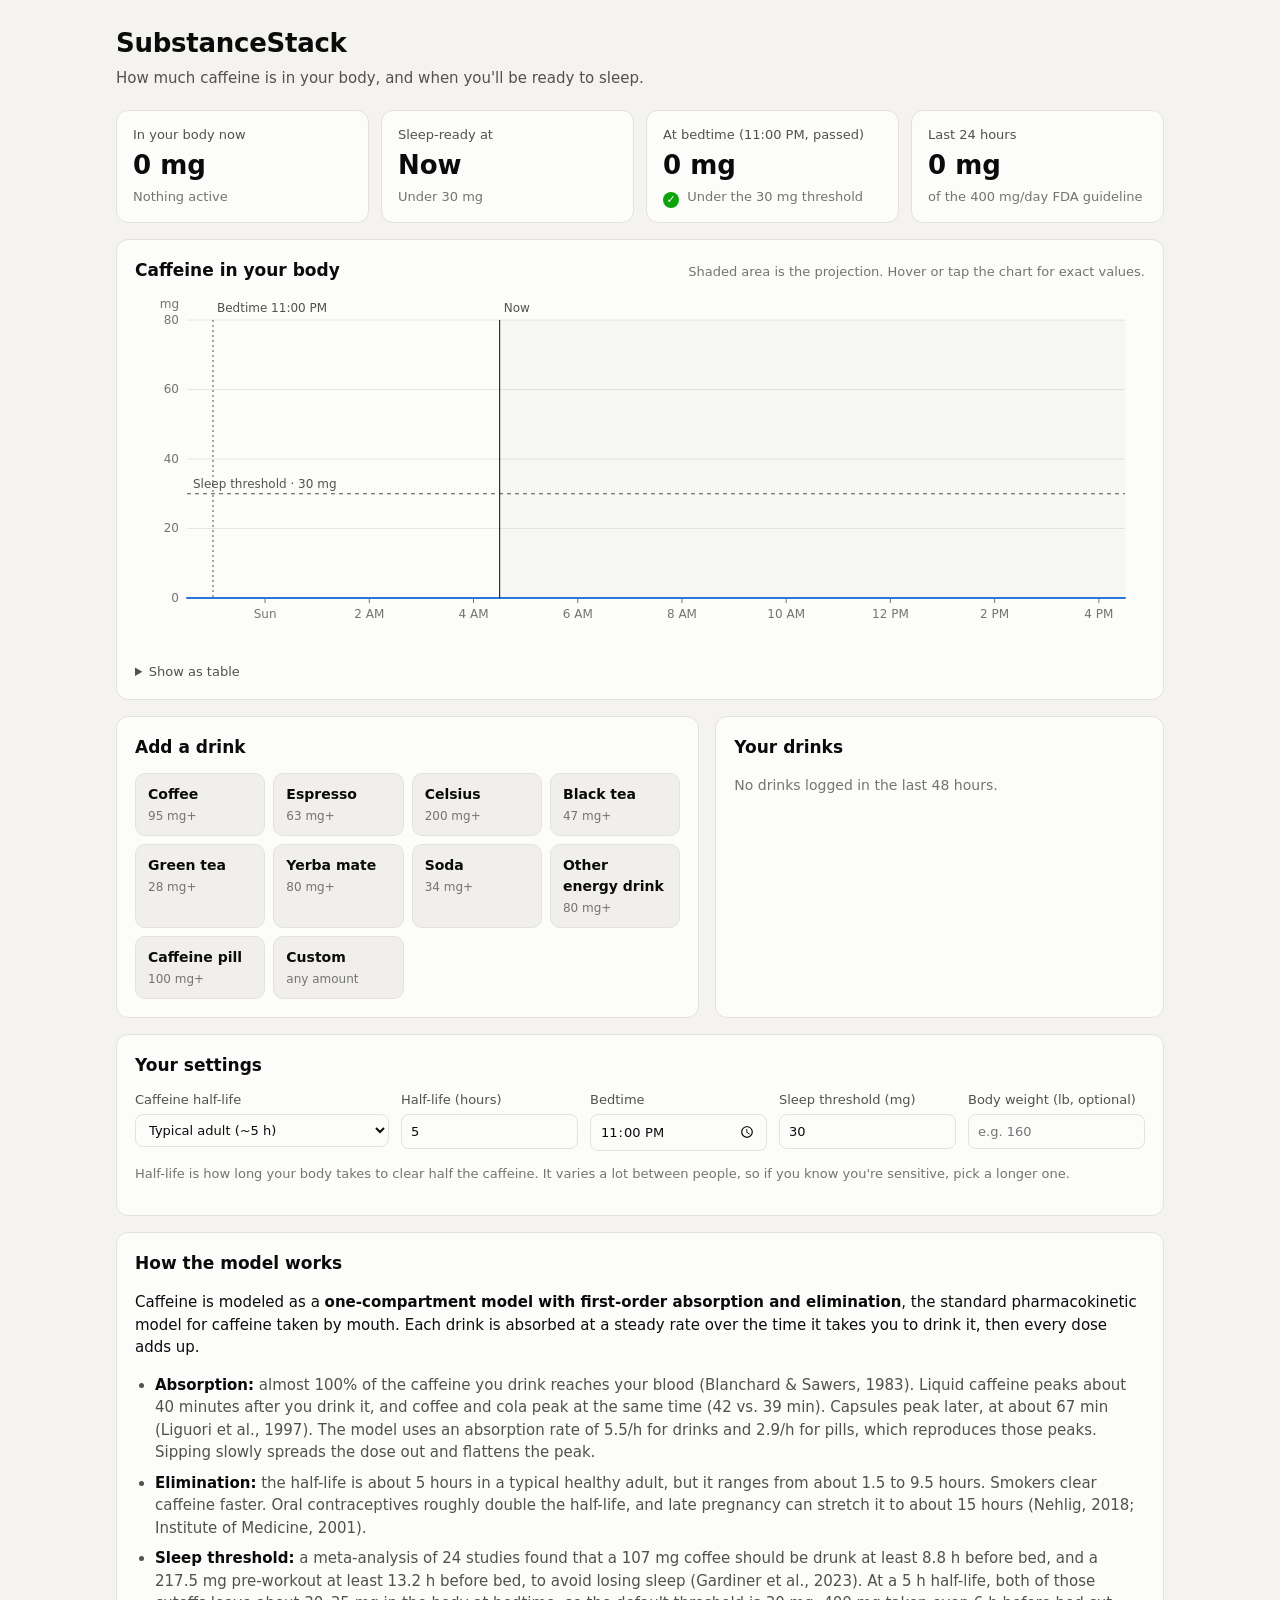
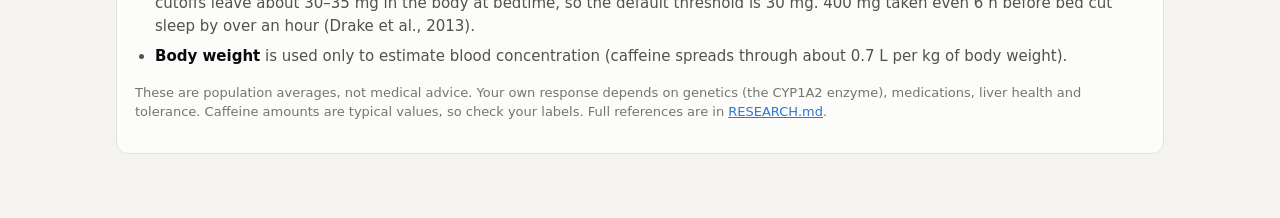
==== index.html @ af503da6 "Add caffeine tracker website Static site that charts caffeine in the body over time using a one-comp" ====
<!doctype html>
<html lang="en">
<head>
  <meta charset="utf-8">
  <meta name="viewport" content="width=device-width, initial-scale=1">
  <title>SubstanceStack · Caffeine tracker</title>
  <meta name="description" content="Track the caffeine in your body over time and see when you'll be ready for sleep.">
  <link rel="stylesheet" href="css/styles.css">
</head>
<body>
  <div class="app viz-root">
    <header class="header">
      <h1>SubstanceStack</h1>
      <p class="tagline">How much caffeine is in your body, and when you'll be ready to sleep.</p>
    </header>

    <section class="stats" aria-label="Summary">
      <div class="stat">
        <div class="stat-label">In your body now</div>
        <div class="stat-value" id="stat-now">0 mg</div>
        <div class="stat-sub" id="stat-now-sub">&nbsp;</div>
      </div>
      <div class="stat">
        <div class="stat-label">Sleep-ready at</div>
        <div class="stat-value" id="stat-ready">Now</div>
        <div class="stat-sub" id="stat-ready-sub">&nbsp;</div>
      </div>
      <div class="stat">
        <div class="stat-label" id="stat-bed-label">At bedtime</div>
        <div class="stat-value" id="stat-bed">0 mg</div>
        <div class="stat-sub" id="stat-bed-sub">&nbsp;</div>
      </div>
      <div class="stat">
        <div class="stat-label">Last 24 hours</div>
        <div class="stat-value" id="stat-total">0 mg</div>
        <div class="stat-sub" id="stat-total-sub">of 400 mg/day FDA guideline</div>
      </div>
    </section>

    <section class="card chart-card">
      <div class="card-head">
        <h2>Caffeine in your body</h2>
        <span class="hint">Shaded area is the projection. Hover or tap the chart for exact values.</span>
      </div>
      <div class="chart-wrap">
        <div id="chart" class="chart"></div>
        <div id="tooltip" class="tooltip" role="status" hidden></div>
      </div>
      <details class="table-view">
        <summary>Show as table</summary>
        <div id="table" class="table-scroll"></div>
      </details>
    </section>

    <div class="columns">
      <section class="card">
        <h2>Add a drink</h2>
        <div class="drink-grid" id="drink-grid" role="group" aria-label="Choose a drink"></div>

        <form id="drink-form" class="drink-form" hidden>
          <div class="form-row">
            <label>Size
              <select id="f-size"></select>
            </label>
            <label>Caffeine (mg)
              <input id="f-mg" type="number" min="1" max="1500" step="1" required>
            </label>
          </div>
          <div class="form-row">
            <label>Started drinking
              <input id="f-time" type="datetime-local" required>
            </label>
            <label>Took me (minutes)
              <input id="f-dur" type="number" min="0" max="240" step="1" required>
            </label>
          </div>
          <div class="form-row form-actions">
            <button type="button" class="btn-secondary" id="f-now">Set to now</button>
            <button type="submit" class="btn-primary" id="f-add">Add drink</button>
          </div>
          <p class="last-call" id="last-call"></p>
        </form>
      </section>

      <section class="card">
        <div class="card-head">
          <h2>Your drinks</h2>
          <button type="button" class="btn-link" id="clear-log" hidden>Clear all</button>
        </div>
        <ul class="log" id="log"></ul>
        <p class="empty" id="log-empty">No drinks logged in the last 48 hours.</p>
      </section>
    </div>

    <section class="card">
      <h2>Your settings</h2>
      <div class="settings">
        <label>Caffeine half-life
          <select id="s-preset"></select>
        </label>
        <label>Half-life (hours)
          <input id="s-half" type="number" min="1.5" max="24" step="0.5">
        </label>
        <label>Bedtime
          <input id="s-bed" type="time">
        </label>
        <label>Sleep threshold (mg)
          <input id="s-thr" type="number" min="5" max="300" step="5">
        </label>
        <label>Body weight (lb, optional)
          <input id="s-weight" type="number" min="60" max="600" step="1" placeholder="e.g. 160">
        </label>
      </div>
      <p class="hint">Half-life is how long your body takes to clear half the caffeine. It varies a lot between people, so if you know you're sensitive, pick a longer one.</p>
    </section>

    <section class="card research">
      <h2>How the model works</h2>
      <p>Caffeine is modeled as a <strong>one-compartment model with first-order absorption and elimination</strong>, the standard pharmacokinetic model for caffeine taken by mouth. Each drink is absorbed at a steady rate over the time it takes you to drink it, then every dose adds up.</p>
      <ul>
        <li><strong>Absorption:</strong> almost 100% of the caffeine you drink reaches your blood (Blanchard &amp; Sawers, 1983). Liquid caffeine peaks about 40 minutes after you drink it, and coffee and cola peak at the same time (42 vs. 39 min). Capsules peak later, at about 67 min (Liguori et al., 1997). The model uses an absorption rate of 5.5/h for drinks and 2.9/h for pills, which reproduces those peaks. Sipping slowly spreads the dose out and flattens the peak.</li>
        <li><strong>Elimination:</strong> the half-life is about 5 hours in a typical healthy adult, but it ranges from about 1.5 to 9.5 hours. Smokers clear caffeine faster. Oral contraceptives roughly double the half-life, and late pregnancy can stretch it to about 15 hours (Nehlig, 2018; Institute of Medicine, 2001).</li>
        <li><strong>Sleep threshold:</strong> a meta-analysis of 24 studies found that a 107 mg coffee should be drunk at least 8.8 h before bed, and a 217.5 mg pre-workout at least 13.2 h before bed, to avoid losing sleep (Gardiner et al., 2023). At a 5 h half-life, both of those cutoffs leave about 30–35 mg in the body at bedtime, so the default threshold is 30 mg. 400 mg taken even 6 h before bed cut sleep by over an hour (Drake et al., 2013).</li>
        <li><strong>Body weight</strong> is used only to estimate blood concentration (caffeine spreads through about 0.7 L per kg of body weight).</li>
      </ul>
      <p class="hint">These are population averages, not medical advice. Your own response depends on genetics (the CYP1A2 enzyme), medications, liver health and tolerance. Caffeine amounts are typical values, so check your labels. Full references are in <a href="RESEARCH.md">RESEARCH.md</a>.</p>
    </section>
  </div>

  <script src="js/drinks.js"></script>
  <script src="js/model.js"></script>
  <script src="js/chart.js"></script>
  <script src="js/app.js"></script>
</body>
</html>
---- css/styles.css ----
/* Color roles: light values, then dark values selected for the dark surface. */
:root {
  color-scheme: light;
  --page:           #f4f3f0;
  --surface-1:      #fcfcfb;
  --surface-2:      #f0efec;
  --border:         #e3e2dd;
  --grid:           #e7e6e2;
  --text-primary:   #0b0b0b;
  --text-secondary: #52514e;
  --text-muted:     #75746f;
  --series-1:       #2a78d6;
  --series-1-wash:  rgba(42, 120, 214, 0.10);
  --future:         rgba(11, 11, 11, 0.025);
  --good:           #0ca30c;
  --good-text:      #006300;
  --warning:        #fab219;
  --critical:       #d03b3b;
  --accent:         #2a78d6;
  --accent-ink:     #ffffff;
}
@media (prefers-color-scheme: dark) {
  :root {
    color-scheme: dark;
    --page:           #111110;
    --surface-1:      #1a1a19;
    --surface-2:      #252523;
    --border:         #2e2e2b;
    --grid:           #2e2e2b;
    --text-primary:   #f0efec;
    --text-secondary: #c3c2b7;
    --text-muted:     #9a998f;
    --series-1:       #3987e5;
    --series-1-wash:  rgba(57, 135, 229, 0.12);
    --future:         rgba(255, 255, 255, 0.03);
    --good:           #0ca30c;
    --good-text:      #3fc23f;
    --accent:         #3987e5;
    --accent-ink:     #ffffff;
  }
}

* { box-sizing: border-box; }
html, body { margin: 0; }
body {
  background: var(--page);
  color: var(--text-primary);
  font: 15px/1.5 system-ui, -apple-system, "Segoe UI", Roboto, sans-serif;
}
.app { max-width: 1080px; margin: 0 auto; padding: 24px 16px 48px; }

h1 { font-size: 26px; margin: 0; letter-spacing: -0.01em; }
h2 { font-size: 17px; margin: 0 0 12px; }
.tagline { margin: 4px 0 20px; color: var(--text-secondary); }
.hint { color: var(--text-muted); font-size: 13px; }
a { color: var(--accent); }

.card {
  background: var(--surface-1);
  border: 1px solid var(--border);
  border-radius: 12px;
  padding: 18px;
  margin-bottom: 16px;
}
.card-head { display: flex; justify-content: space-between; align-items: baseline; gap: 12px; flex-wrap: wrap; margin-bottom: 8px; }
.card-head h2 { margin: 0; }

/* Stat tiles */
.stats { display: grid; grid-template-columns: repeat(4, 1fr); gap: 12px; margin-bottom: 16px; }
.stat { background: var(--surface-1); border: 1px solid var(--border); border-radius: 12px; padding: 14px 16px; }
.stat-label { color: var(--text-secondary); font-size: 13px; }
.stat-value { font-size: 26px; font-weight: 650; font-variant-numeric: tabular-nums; margin: 2px 0; }
.stat-sub { color: var(--text-muted); font-size: 13px; }

.status-icon {
  display: inline-grid; place-items: center;
  width: 16px; height: 16px; border-radius: 50%;
  font-size: 11px; font-weight: 700; color: #fff; margin-right: 4px; vertical-align: -2px;
}
.status-icon.ok { background: var(--good); }
.status-icon.warn { background: var(--critical); }

/* Chart */
.chart-wrap { position: relative; }
.chart { width: 100%; }
.chart-svg { display: block; width: 100%; height: auto; touch-action: pan-y; }
.chart-svg .grid line { stroke: var(--grid); stroke-width: 1; }
.chart-svg .baseline { stroke: var(--text-muted); stroke-width: 1; }
.chart-svg .tick { stroke: var(--text-muted); stroke-width: 1; }
.chart-svg .axis-label { fill: var(--text-muted); font-size: 12px; font-variant-numeric: tabular-nums; }
.chart-svg .ref-label { fill: var(--text-secondary); font-size: 12px; }
.chart-svg .future { fill: var(--future); }
.chart-svg .area { fill: var(--series-1-wash); }
.chart-svg .line { fill: none; stroke: var(--series-1); stroke-width: 2; stroke-linejoin: round; stroke-linecap: round; }
.chart-svg .threshold { stroke: var(--text-secondary); stroke-width: 1; stroke-dasharray: 4 4; }
.chart-svg .now-line { stroke: var(--text-primary); stroke-width: 1; }
.chart-svg .bed-line { stroke: var(--text-secondary); stroke-width: 1; stroke-dasharray: 2 3; }
.chart-svg .ready-dot { fill: var(--good); stroke: var(--surface-1); stroke-width: 2; }
.chart-svg .ready-label { fill: var(--good-text); font-size: 12px; font-weight: 600; }
.chart-svg .intake-dot { fill: var(--series-1); stroke: var(--surface-1); stroke-width: 2; }
.chart-svg .crosshair { stroke: var(--text-muted); stroke-width: 1; }
.chart-svg .hover-dot { fill: var(--series-1); stroke: var(--surface-1); stroke-width: 2; }
.chart-svg .hit { fill: transparent; cursor: crosshair; }

.tooltip {
  position: absolute; pointer-events: none; z-index: 2;
  background: var(--surface-1); border: 1px solid var(--border); border-radius: 8px;
  padding: 8px 10px; font-size: 13px; box-shadow: 0 4px 14px rgba(0,0,0,0.12);
  white-space: nowrap;
}
.tt-time { color: var(--text-secondary); }
.tt-value { font-weight: 650; font-size: 15px; font-variant-numeric: tabular-nums; }
.tt-sub { color: var(--text-muted); }
.key-line { display: inline-block; width: 12px; height: 2px; background: var(--series-1); margin-right: 6px; vertical-align: middle; }

.table-view { margin-top: 10px; }
.table-view summary { cursor: pointer; color: var(--text-secondary); font-size: 13px; }
.table-scroll { max-height: 260px; overflow: auto; margin-top: 8px; }
table { border-collapse: collapse; width: 100%; font-size: 13px; font-variant-numeric: tabular-nums; }
th, td { text-align: left; padding: 4px 8px; border-bottom: 1px solid var(--grid); }
th { color: var(--text-secondary); font-weight: 600; position: sticky; top: 0; background: var(--surface-1); }

/* Layout */
.columns { display: grid; grid-template-columns: 1.3fr 1fr; gap: 16px; }
.columns .card { margin-bottom: 16px; }

/* Drink picker */
.drink-grid { display: grid; grid-template-columns: repeat(auto-fill, minmax(118px, 1fr)); gap: 8px; }
.drink-btn {
  display: flex; flex-direction: column; align-items: flex-start; gap: 2px;
  padding: 10px 12px; border-radius: 10px; cursor: pointer; text-align: left;
  background: var(--surface-2); border: 1px solid var(--border); color: var(--text-primary);
  font: inherit;
}
.drink-btn:hover { border-color: var(--accent); }
.drink-btn[aria-pressed="true"] { border-color: var(--accent); box-shadow: inset 0 0 0 1px var(--accent); }
.drink-name { font-weight: 600; font-size: 14px; }
.drink-mg { color: var(--text-muted); font-size: 12px; }

.drink-form { margin-top: 16px; padding-top: 16px; border-top: 1px solid var(--border); }
.form-row { display: grid; grid-template-columns: 1fr 1fr; gap: 12px; margin-bottom: 12px; }
.form-actions { display: flex; justify-content: flex-end; gap: 8px; }
label { display: flex; flex-direction: column; gap: 4px; font-size: 13px; color: var(--text-secondary); }
input, select {
  font: inherit; color: var(--text-primary); background: var(--surface-1);
  border: 1px solid var(--border); border-radius: 8px; padding: 7px 9px; min-width: 0;
}
input:focus-visible, select:focus-visible, button:focus-visible { outline: 2px solid var(--accent); outline-offset: 2px; }

.btn-primary, .btn-secondary {
  font: inherit; font-weight: 600; border-radius: 8px; padding: 8px 16px; cursor: pointer;
}
.btn-primary { background: var(--accent); color: var(--accent-ink); border: 1px solid var(--accent); }
.btn-secondary { background: transparent; color: var(--text-primary); border: 1px solid var(--border); }
.btn-link { background: none; border: none; color: var(--text-muted); cursor: pointer; font: inherit; font-size: 13px; text-decoration: underline; }
.btn-icon { background: none; border: none; color: var(--text-muted); cursor: pointer; font-size: 14px; padding: 4px 6px; border-radius: 6px; }
.btn-icon:hover { color: var(--text-primary); background: var(--surface-2); }

.last-call { margin: 4px 0 0; font-size: 14px; color: var(--text-secondary); }
.last-call:empty { display: none; }

/* Log */
.log { list-style: none; margin: 0; padding: 0; }
.log li { display: flex; justify-content: space-between; align-items: center; gap: 8px; padding: 9px 0; border-bottom: 1px solid var(--grid); }
.log li:last-child { border-bottom: none; }
.log-name { font-weight: 550; }
.log-meta { color: var(--text-muted); font-size: 13px; }
.log-right { display: flex; align-items: center; gap: 6px; }
.log-mg { font-variant-numeric: tabular-nums; font-weight: 600; }
.empty { color: var(--text-muted); font-size: 14px; }

/* Settings */
.settings { display: grid; grid-template-columns: repeat(5, 1fr); gap: 12px; }

.research ul { padding-left: 20px; }
.research li { margin-bottom: 8px; color: var(--text-secondary); }
.research li strong, .research p strong { color: var(--text-primary); }

@media (max-width: 860px) {
  .stats { grid-template-columns: repeat(2, 1fr); }
  .columns { grid-template-columns: 1fr; }
  .settings { grid-template-columns: repeat(2, 1fr); }
}
@media (max-width: 420px) {
  .form-row { grid-template-columns: 1fr; }
  .stat-value { font-size: 22px; }
}
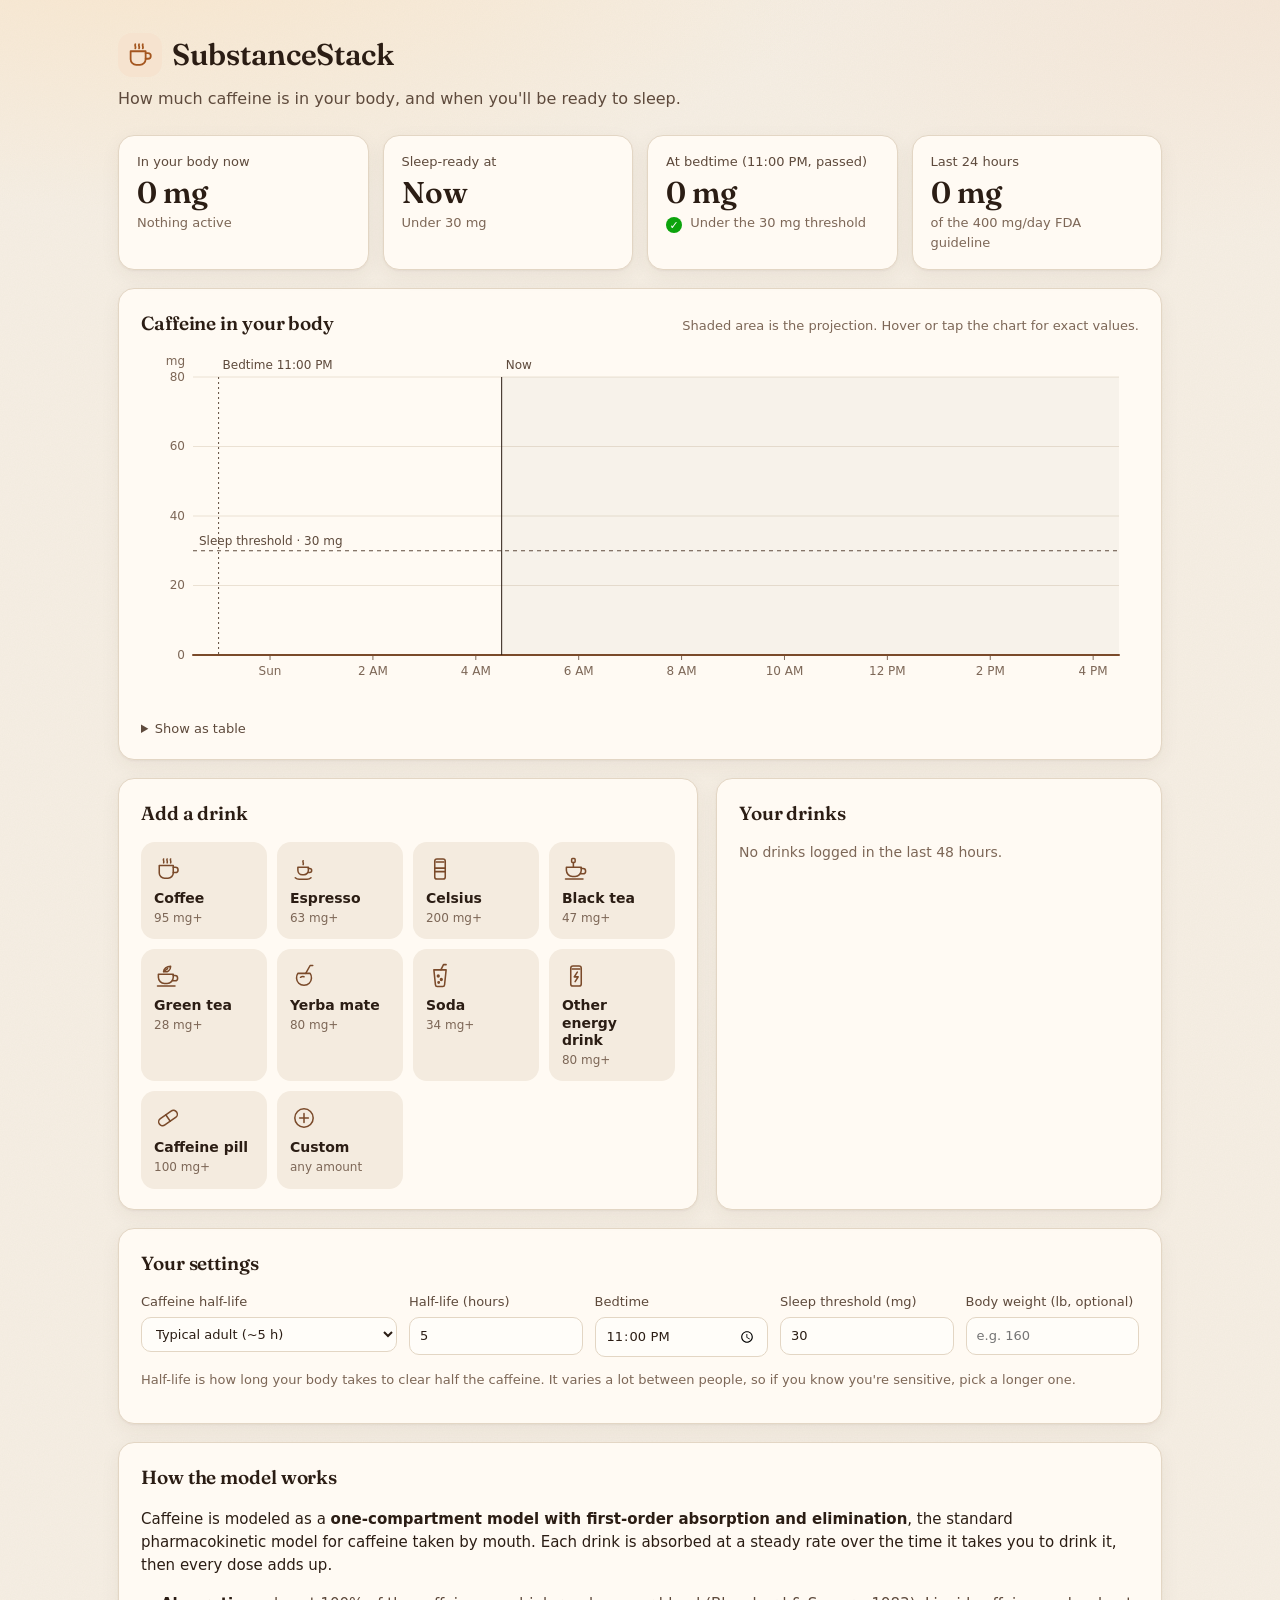
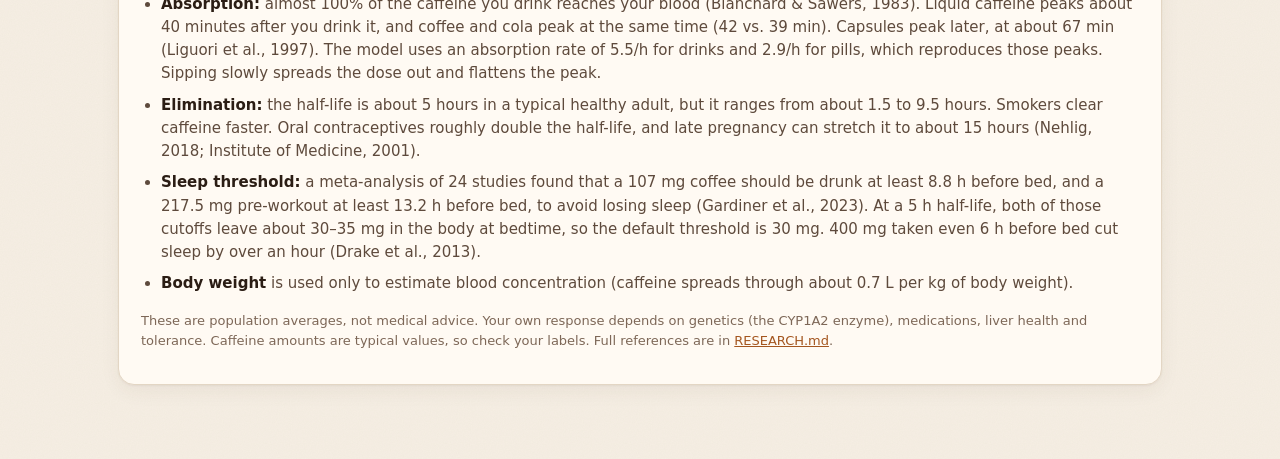
==== commit 7ff5d080: "Add morning coffee theme, drink icons, and full mate gourd option - Warm light-only palette (cream, " ====
--- a/index.html
+++ b/index.html
@@ -5,12 +5,21 @@
   <meta name="viewport" content="width=device-width, initial-scale=1">
   <title>SubstanceStack · Caffeine tracker</title>
   <meta name="description" content="Track the caffeine in your body over time and see when you'll be ready for sleep.">
+  <meta name="color-scheme" content="light">
+  <link rel="preconnect" href="https://fonts.googleapis.com">
+  <link rel="preconnect" href="https://fonts.gstatic.com" crossorigin>
+  <link rel="stylesheet" href="https://fonts.googleapis.com/css2?family=Fraunces:opsz,wght@9..144,500;9..144,600;9..144,700&display=swap">
   <link rel="stylesheet" href="css/styles.css">
 </head>
 <body>
   <div class="app viz-root">
     <header class="header">
-      <h1>SubstanceStack</h1>
+      <div class="brand">
+        <span class="brand-mark" aria-hidden="true">
+          <svg viewBox="0 0 32 32" width="30" height="30" fill="none" stroke="currentColor" stroke-width="1.9" stroke-linecap="round" stroke-linejoin="round"><path d="M6 12h16v8.5a6 6 0 0 1-6 6h-4a6 6 0 0 1-6-6z"/><path d="M22 14h2.5a3 3 0 0 1 0 6H22"/><path d="M11 4.5c-1 1.5 1 2.5 0 4.5M15 4.5c-1 1.5 1 2.5 0 4.5M19 4.5c-1 1.5 1 2.5 0 4.5"/></svg>
+        </span>
+        <h1>SubstanceStack</h1>
+      </div>
       <p class="tagline">How much caffeine is in your body, and when you'll be ready to sleep.</p>
     </header>
 
@@ -130,6 +139,7 @@
   <script src="js/drinks.js"></script>
   <script src="js/model.js"></script>
   <script src="js/chart.js"></script>
+  <script src="js/icons.js"></script>
   <script src="js/app.js"></script>
 </body>
 </html>
--- a/css/styles.css
+++ b/css/styles.css
@@ -1,75 +1,81 @@
-/* Color roles: light values, then dark values selected for the dark surface. */
+/* "Morning coffee" theme — light only. Contrast checked against --surface-1:
+   text 15.7:1, secondary 8.0:1, muted 5.1:1, series line 7.1:1, accent 5.2:1. */
 :root {
   color-scheme: light;
-  --page:           #f4f3f0;
-  --surface-1:      #fcfcfb;
-  --surface-2:      #f0efec;
-  --border:         #e3e2dd;
-  --grid:           #e7e6e2;
-  --text-primary:   #0b0b0b;
-  --text-secondary: #52514e;
-  --text-muted:     #75746f;
-  --series-1:       #2a78d6;
-  --series-1-wash:  rgba(42, 120, 214, 0.10);
-  --future:         rgba(11, 11, 11, 0.025);
+  --page:           #f6efe4;   /* steamed milk */
+  --surface-1:      #fffaf3;   /* cream card */
+  --surface-2:      #f4ebdf;   /* latte foam */
+  --border:         #e3d6c4;
+  --grid:           #ebe1d3;
+  --text-primary:   #2b1d14;   /* espresso */
+  --text-secondary: #5e4a3c;
+  --text-muted:     #7d6757;
+  --series-1:       #7a4a2a;   /* coffee */
+  --series-1-wash:  rgba(122, 74, 42, 0.10);
+  --future:         rgba(43, 29, 20, 0.035);
+  --accent:         #a4561f;   /* caramel */
+  --accent-hover:   #8f4917;
+  --accent-soft:    #f6e3cf;
+  --accent-ink:     #ffffff;
   --good:           #0ca30c;
-  --good-text:      #006300;
-  --warning:        #fab219;
+  --good-text:      #2f6b1f;
   --critical:       #d03b3b;
-  --accent:         #2a78d6;
-  --accent-ink:     #ffffff;
-}
-@media (prefers-color-scheme: dark) {
-  :root {
-    color-scheme: dark;
-    --page:           #111110;
-    --surface-1:      #1a1a19;
-    --surface-2:      #252523;
-    --border:         #2e2e2b;
-    --grid:           #2e2e2b;
-    --text-primary:   #f0efec;
-    --text-secondary: #c3c2b7;
-    --text-muted:     #9a998f;
-    --series-1:       #3987e5;
-    --series-1-wash:  rgba(57, 135, 229, 0.12);
-    --future:         rgba(255, 255, 255, 0.03);
-    --good:           #0ca30c;
-    --good-text:      #3fc23f;
-    --accent:         #3987e5;
-    --accent-ink:     #ffffff;
-  }
+  --shadow:         0 1px 2px rgba(74, 48, 28, 0.05), 0 6px 20px rgba(74, 48, 28, 0.06);
+  --radius:         16px;
+  --font-display:   "Fraunces", Georgia, "Times New Roman", serif;
+  --font-body:      system-ui, -apple-system, "Segoe UI", Roboto, sans-serif;
 }
 
 * { box-sizing: border-box; }
 html, body { margin: 0; }
 body {
-  background: var(--page);
   color: var(--text-primary);
-  font: 15px/1.5 system-ui, -apple-system, "Segoe UI", Roboto, sans-serif;
-}
-.app { max-width: 1080px; margin: 0 auto; padding: 24px 16px 48px; }
-
-h1 { font-size: 26px; margin: 0; letter-spacing: -0.01em; }
-h2 { font-size: 17px; margin: 0 0 12px; }
-.tagline { margin: 4px 0 20px; color: var(--text-secondary); }
+  font: 15px/1.55 var(--font-body);
+  background-color: var(--page);
+  /* morning-light glow + faint paper grain */
+  background-image:
+    radial-gradient(1200px 500px at 12% -10%, rgba(255, 214, 160, 0.35), transparent 60%),
+    radial-gradient(900px 400px at 100% 0%, rgba(240, 200, 170, 0.20), transparent 60%),
+    url("data:image/svg+xml;utf8,<svg xmlns='http://www.w3.org/2000/svg' width='180' height='180'><filter id='n'><feTurbulence type='fractalNoise' baseFrequency='.85' numOctaves='2' stitchTiles='stitch'/><feColorMatrix values='0 0 0 0 0.35 0 0 0 0 0.24 0 0 0 0 0.15 0 0 0 0.05 0'/></filter><rect width='100%25' height='100%25' filter='url(%23n)'/></svg>");
+  background-attachment: fixed, fixed, scroll;
+  min-height: 100vh;
+}
+.app { max-width: 1080px; margin: 0 auto; padding: 32px 18px 56px; }
+
+/* Header */
+.brand { display: flex; align-items: center; gap: 10px; }
+.brand-mark {
+  display: grid; place-items: center; width: 44px; height: 44px; border-radius: 14px;
+  background: var(--accent-soft); color: var(--accent);
+}
+h1 { font-family: var(--font-display); font-weight: 600; font-size: 30px; margin: 0; letter-spacing: -0.01em; }
+h2 { font-family: var(--font-display); font-weight: 600; font-size: 19px; margin: 0 0 14px; letter-spacing: -0.005em; }
+.tagline { margin: 8px 0 24px; color: var(--text-secondary); font-size: 16px; }
 .hint { color: var(--text-muted); font-size: 13px; }
 a { color: var(--accent); }
 
 .card {
   background: var(--surface-1);
   border: 1px solid var(--border);
-  border-radius: 12px;
-  padding: 18px;
-  margin-bottom: 16px;
-}
-.card-head { display: flex; justify-content: space-between; align-items: baseline; gap: 12px; flex-wrap: wrap; margin-bottom: 8px; }
+  border-radius: var(--radius);
+  box-shadow: var(--shadow);
+  padding: 20px 22px;
+  margin-bottom: 18px;
+}
+.card-head { display: flex; justify-content: space-between; align-items: baseline; gap: 12px; flex-wrap: wrap; margin-bottom: 10px; }
 .card-head h2 { margin: 0; }
 
 /* Stat tiles */
-.stats { display: grid; grid-template-columns: repeat(4, 1fr); gap: 12px; margin-bottom: 16px; }
-.stat { background: var(--surface-1); border: 1px solid var(--border); border-radius: 12px; padding: 14px 16px; }
+.stats { display: grid; grid-template-columns: repeat(4, 1fr); gap: 14px; margin-bottom: 18px; }
+.stat {
+  background: var(--surface-1); border: 1px solid var(--border); border-radius: var(--radius);
+  box-shadow: var(--shadow); padding: 16px 18px;
+}
 .stat-label { color: var(--text-secondary); font-size: 13px; }
-.stat-value { font-size: 26px; font-weight: 650; font-variant-numeric: tabular-nums; margin: 2px 0; }
+.stat-value {
+  font-family: var(--font-display); font-weight: 600; font-size: 30px; line-height: 1.15;
+  font-variant-numeric: lining-nums tabular-nums; margin: 4px 0 2px;
+}
 .stat-sub { color: var(--text-muted); font-size: 13px; }
 
 .status-icon {
@@ -88,6 +94,8 @@
 .chart-svg .baseline { stroke: var(--text-muted); stroke-width: 1; }
 .chart-svg .tick { stroke: var(--text-muted); stroke-width: 1; }
 .chart-svg .axis-label { fill: var(--text-muted); font-size: 12px; font-variant-numeric: tabular-nums; }
+.chart-svg .ref-label,
+.chart-svg .ready-label { paint-order: stroke; stroke: var(--surface-1); stroke-width: 4px; stroke-linejoin: round; }
 .chart-svg .ref-label { fill: var(--text-secondary); font-size: 12px; }
 .chart-svg .future { fill: var(--future); }
 .chart-svg .area { fill: var(--series-1-wash); }
@@ -104,8 +112,8 @@
 
 .tooltip {
   position: absolute; pointer-events: none; z-index: 2;
-  background: var(--surface-1); border: 1px solid var(--border); border-radius: 8px;
-  padding: 8px 10px; font-size: 13px; box-shadow: 0 4px 14px rgba(0,0,0,0.12);
+  background: var(--surface-1); border: 1px solid var(--border); border-radius: 10px;
+  padding: 8px 11px; font-size: 13px; box-shadow: 0 6px 18px rgba(74, 48, 28, 0.14);
   white-space: nowrap;
 }
 .tt-time { color: var(--text-secondary); }
@@ -117,51 +125,55 @@
 .table-view summary { cursor: pointer; color: var(--text-secondary); font-size: 13px; }
 .table-scroll { max-height: 260px; overflow: auto; margin-top: 8px; }
 table { border-collapse: collapse; width: 100%; font-size: 13px; font-variant-numeric: tabular-nums; }
-th, td { text-align: left; padding: 4px 8px; border-bottom: 1px solid var(--grid); }
+th, td { text-align: left; padding: 5px 8px; border-bottom: 1px solid var(--grid); }
 th { color: var(--text-secondary); font-weight: 600; position: sticky; top: 0; background: var(--surface-1); }
 
 /* Layout */
-.columns { display: grid; grid-template-columns: 1.3fr 1fr; gap: 16px; }
-.columns .card { margin-bottom: 16px; }
+.columns { display: grid; grid-template-columns: 1.3fr 1fr; gap: 18px; }
 
 /* Drink picker */
-.drink-grid { display: grid; grid-template-columns: repeat(auto-fill, minmax(118px, 1fr)); gap: 8px; }
+.drink-grid { display: grid; grid-template-columns: repeat(auto-fill, minmax(112px, 1fr)); gap: 10px; }
 .drink-btn {
-  display: flex; flex-direction: column; align-items: flex-start; gap: 2px;
-  padding: 10px 12px; border-radius: 10px; cursor: pointer; text-align: left;
-  background: var(--surface-2); border: 1px solid var(--border); color: var(--text-primary);
-  font: inherit;
-}
-.drink-btn:hover { border-color: var(--accent); }
-.drink-btn[aria-pressed="true"] { border-color: var(--accent); box-shadow: inset 0 0 0 1px var(--accent); }
-.drink-name { font-weight: 600; font-size: 14px; }
+  display: flex; flex-direction: column; align-items: flex-start; gap: 1px;
+  padding: 12px 12px 11px; border-radius: 14px; cursor: pointer; text-align: left;
+  background: var(--surface-2); border: 1px solid transparent; color: var(--text-primary);
+  font: inherit; transition: background-color .15s, border-color .15s, transform .15s;
+}
+.drink-btn:hover { background: var(--accent-soft); transform: translateY(-1px); }
+.drink-btn[aria-pressed="true"] { background: var(--accent-soft); border-color: var(--accent); }
+.drink-icon { color: var(--series-1); margin-bottom: 6px; line-height: 0; }
+.drink-btn[aria-pressed="true"] .drink-icon { color: var(--accent); }
+.drink-name { font-weight: 600; font-size: 14px; line-height: 1.25; }
 .drink-mg { color: var(--text-muted); font-size: 12px; }
 
-.drink-form { margin-top: 16px; padding-top: 16px; border-top: 1px solid var(--border); }
+.drink-form { margin-top: 18px; padding-top: 18px; border-top: 1px dashed var(--border); }
 .form-row { display: grid; grid-template-columns: 1fr 1fr; gap: 12px; margin-bottom: 12px; }
 .form-actions { display: flex; justify-content: flex-end; gap: 8px; }
-label { display: flex; flex-direction: column; gap: 4px; font-size: 13px; color: var(--text-secondary); }
+label { display: flex; flex-direction: column; gap: 5px; font-size: 13px; color: var(--text-secondary); }
 input, select {
-  font: inherit; color: var(--text-primary); background: var(--surface-1);
-  border: 1px solid var(--border); border-radius: 8px; padding: 7px 9px; min-width: 0;
+  font: inherit; color: var(--text-primary); background: #fffdf9;
+  border: 1px solid var(--border); border-radius: 10px; padding: 8px 10px; min-width: 0;
 }
 input:focus-visible, select:focus-visible, button:focus-visible { outline: 2px solid var(--accent); outline-offset: 2px; }
 
 .btn-primary, .btn-secondary {
-  font: inherit; font-weight: 600; border-radius: 8px; padding: 8px 16px; cursor: pointer;
+  font: inherit; font-weight: 600; border-radius: 999px; padding: 9px 20px; cursor: pointer;
+  transition: background-color .15s, border-color .15s;
 }
 .btn-primary { background: var(--accent); color: var(--accent-ink); border: 1px solid var(--accent); }
+.btn-primary:hover { background: var(--accent-hover); border-color: var(--accent-hover); }
 .btn-secondary { background: transparent; color: var(--text-primary); border: 1px solid var(--border); }
+.btn-secondary:hover { background: var(--surface-2); }
 .btn-link { background: none; border: none; color: var(--text-muted); cursor: pointer; font: inherit; font-size: 13px; text-decoration: underline; }
-.btn-icon { background: none; border: none; color: var(--text-muted); cursor: pointer; font-size: 14px; padding: 4px 6px; border-radius: 6px; }
+.btn-icon { background: none; border: none; color: var(--text-muted); cursor: pointer; font-size: 14px; padding: 4px 7px; border-radius: 8px; }
 .btn-icon:hover { color: var(--text-primary); background: var(--surface-2); }
 
-.last-call { margin: 4px 0 0; font-size: 14px; color: var(--text-secondary); }
+.last-call { margin: 6px 0 0; font-size: 14px; color: var(--text-secondary); }
 .last-call:empty { display: none; }
 
 /* Log */
 .log { list-style: none; margin: 0; padding: 0; }
-.log li { display: flex; justify-content: space-between; align-items: center; gap: 8px; padding: 9px 0; border-bottom: 1px solid var(--grid); }
+.log li { display: flex; justify-content: space-between; align-items: center; gap: 8px; padding: 10px 0; border-bottom: 1px dashed var(--border); }
 .log li:last-child { border-bottom: none; }
 .log-name { font-weight: 550; }
 .log-meta { color: var(--text-muted); font-size: 13px; }
@@ -182,6 +194,8 @@
   .settings { grid-template-columns: repeat(2, 1fr); }
 }
 @media (max-width: 420px) {
+  .app { padding-top: 22px; }
   .form-row { grid-template-columns: 1fr; }
-  .stat-value { font-size: 22px; }
-}
+  .stat-value { font-size: 24px; }
+  .card { padding: 18px; }
+}
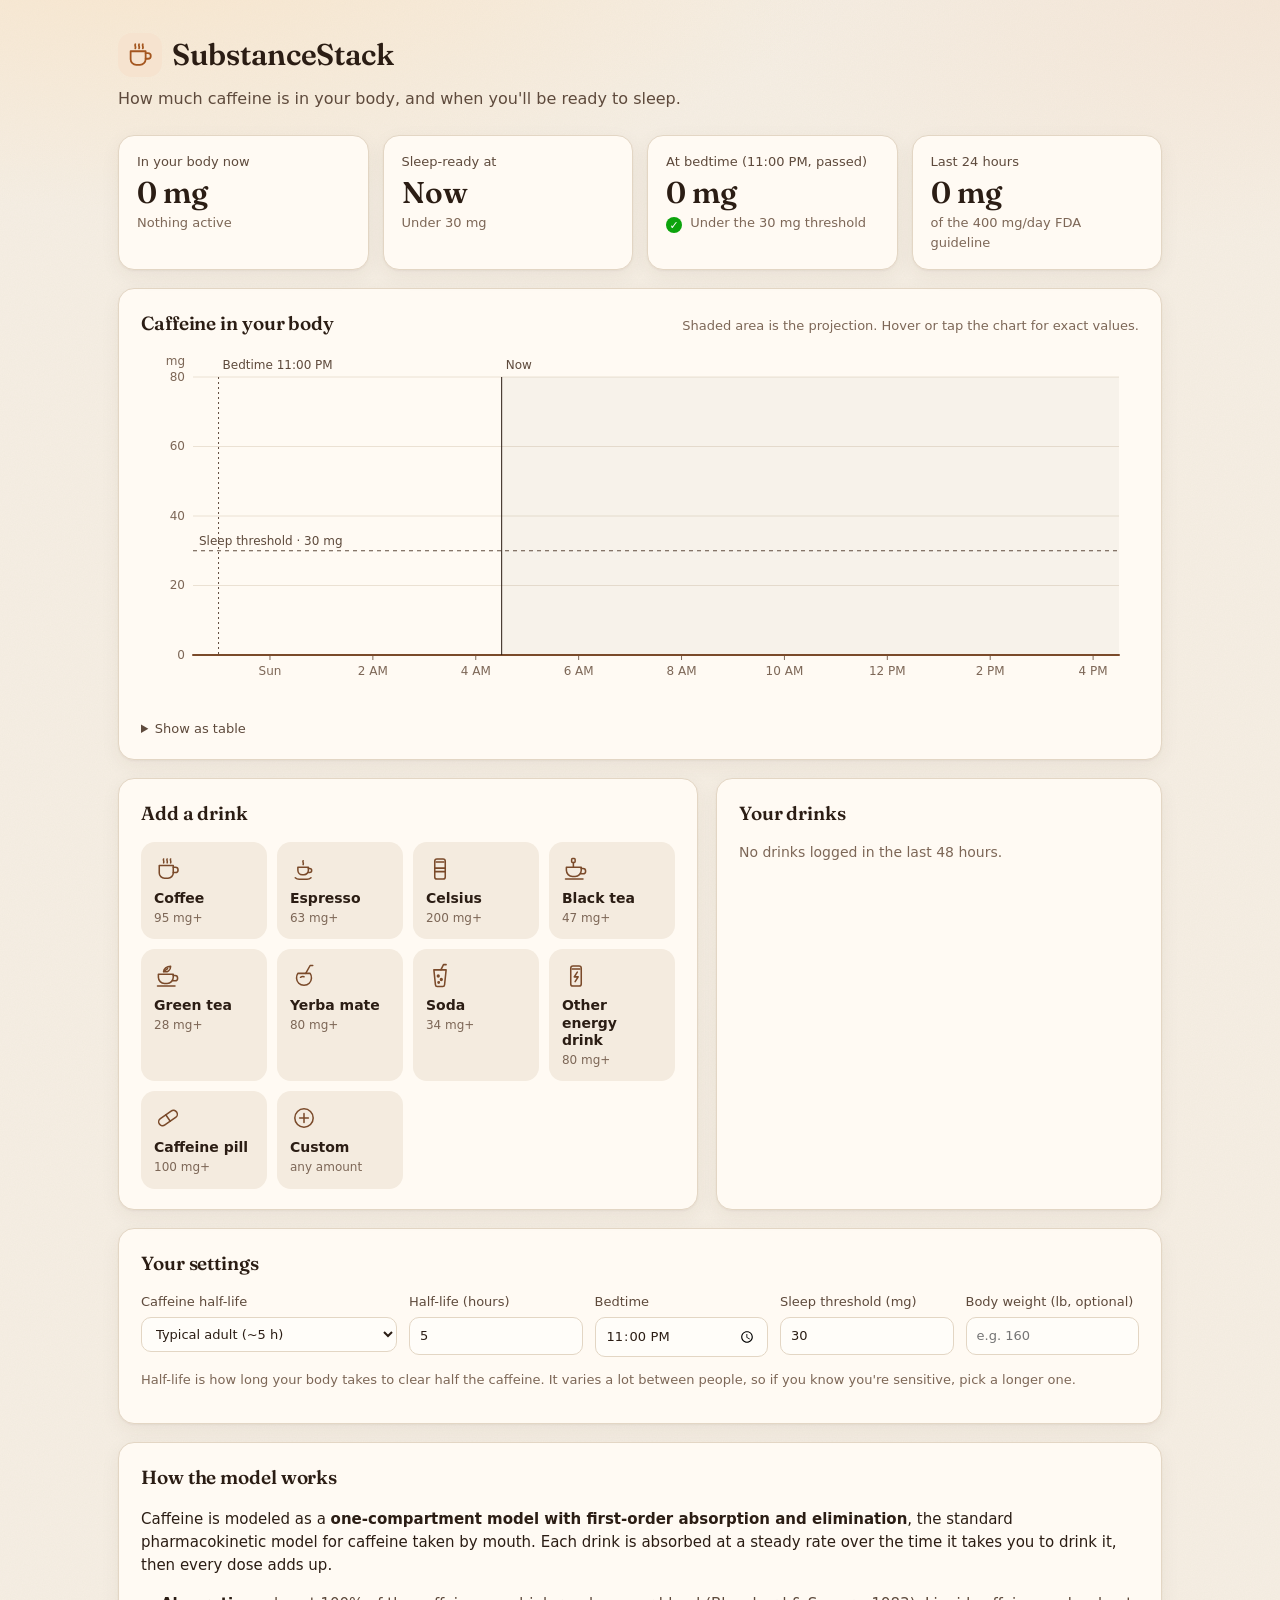
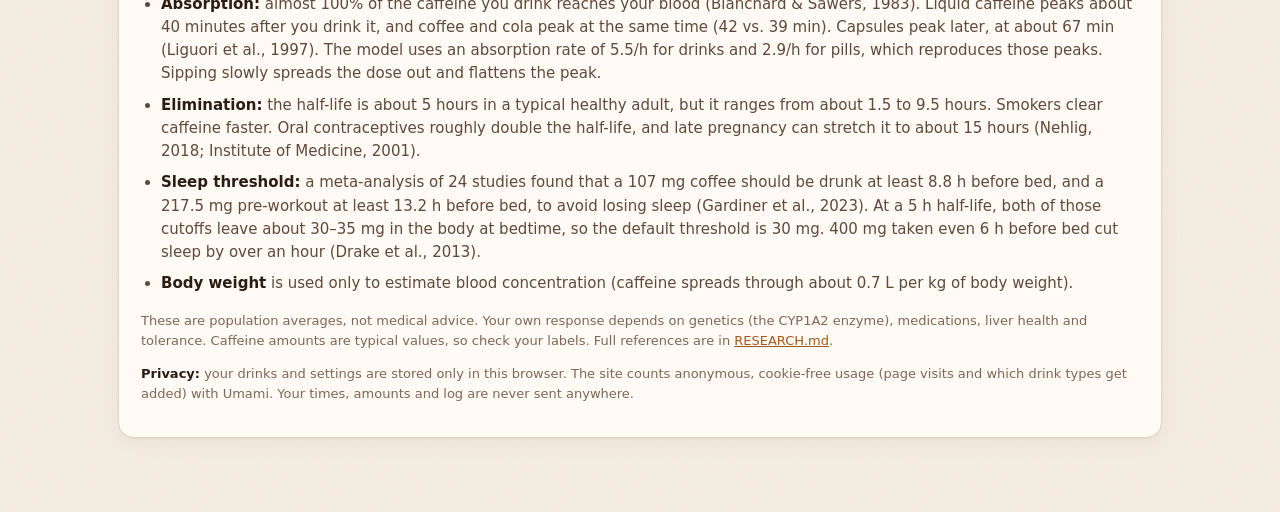
==== commit 3fcf129b: "Add cookie-free Umami analytics and fix a/an in last-call text - Load Umami only on the production h" ====
--- a/index.html
+++ b/index.html
@@ -133,9 +133,11 @@
         <li><strong>Body weight</strong> is used only to estimate blood concentration (caffeine spreads through about 0.7 L per kg of body weight).</li>
       </ul>
       <p class="hint">These are population averages, not medical advice. Your own response depends on genetics (the CYP1A2 enzyme), medications, liver health and tolerance. Caffeine amounts are typical values, so check your labels. Full references are in <a href="RESEARCH.md">RESEARCH.md</a>.</p>
+      <p class="hint"><strong>Privacy:</strong> your drinks and settings are stored only in this browser. The site counts anonymous, cookie-free usage (page visits and which drink types get added) with Umami. Your times, amounts and log are never sent anywhere.</p>
     </section>
   </div>
 
+  <script src="js/analytics.js"></script>
   <script src="js/drinks.js"></script>
   <script src="js/model.js"></script>
   <script src="js/chart.js"></script>
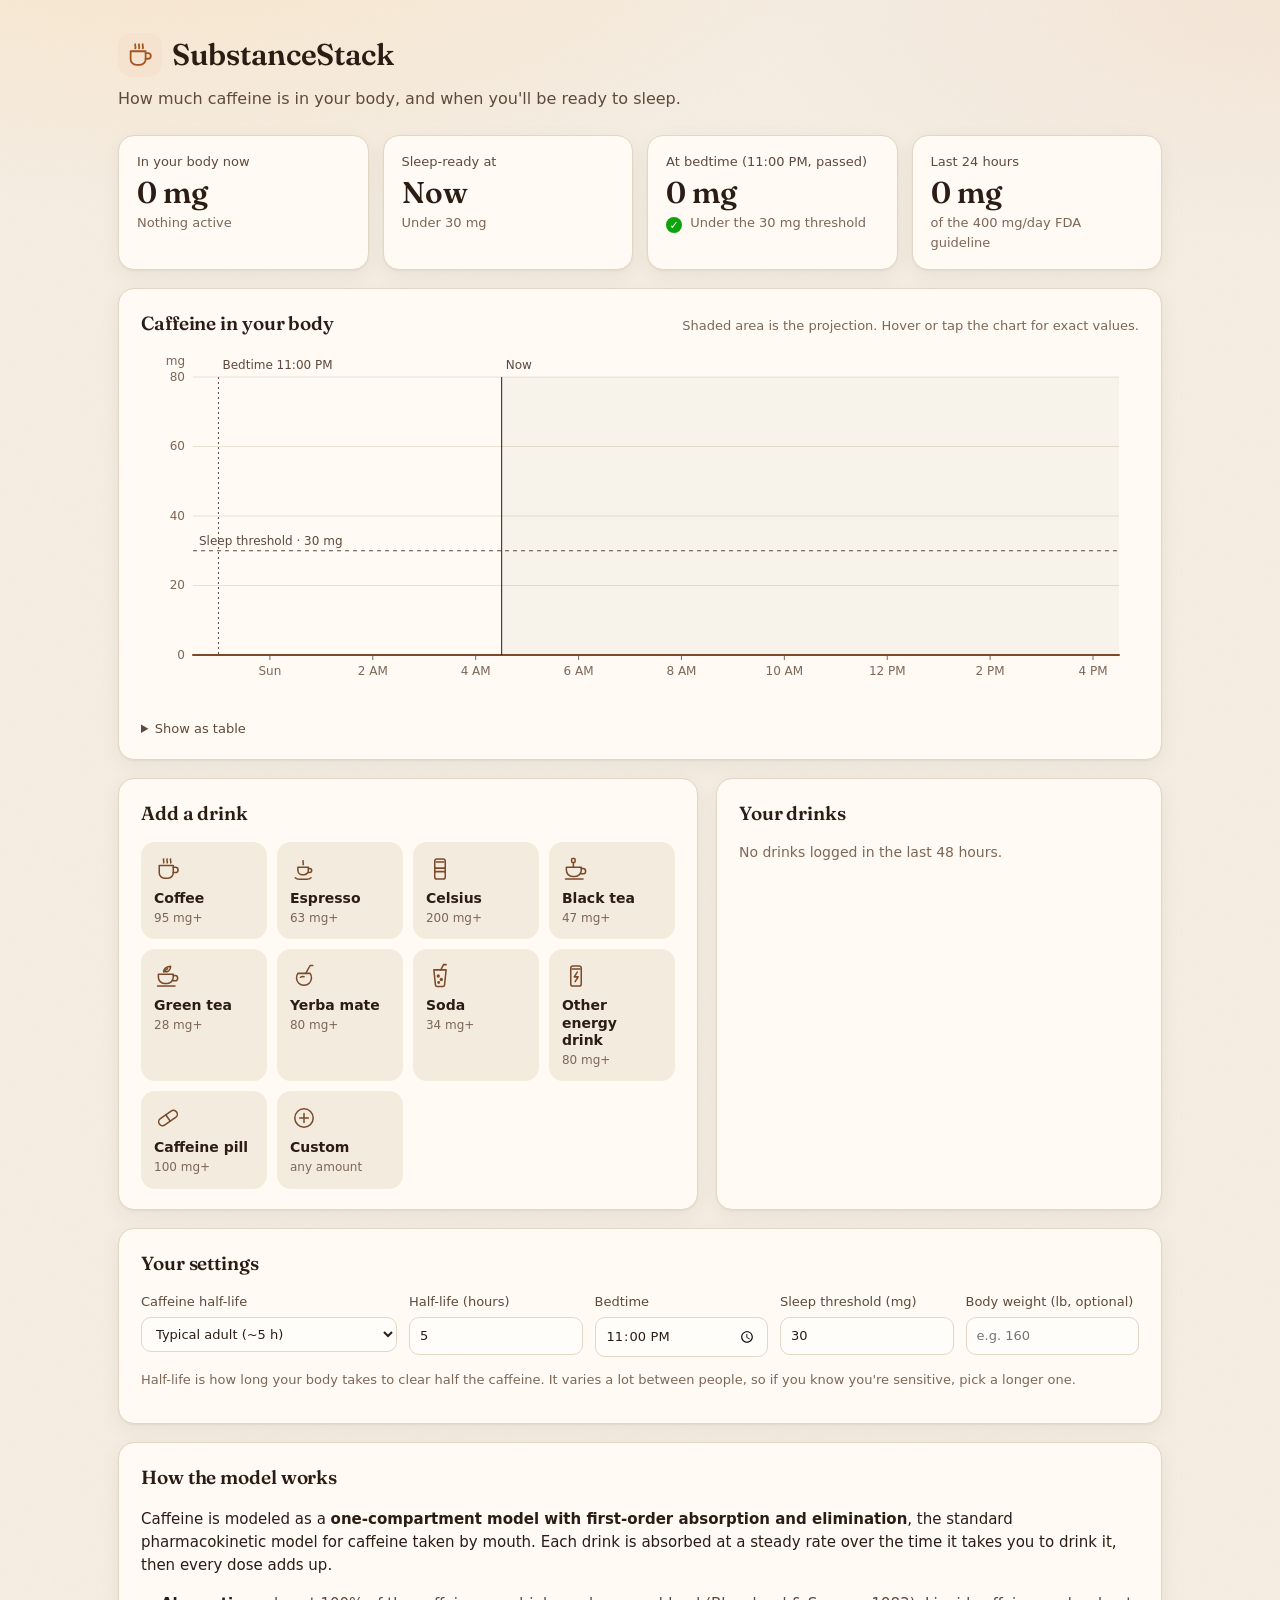
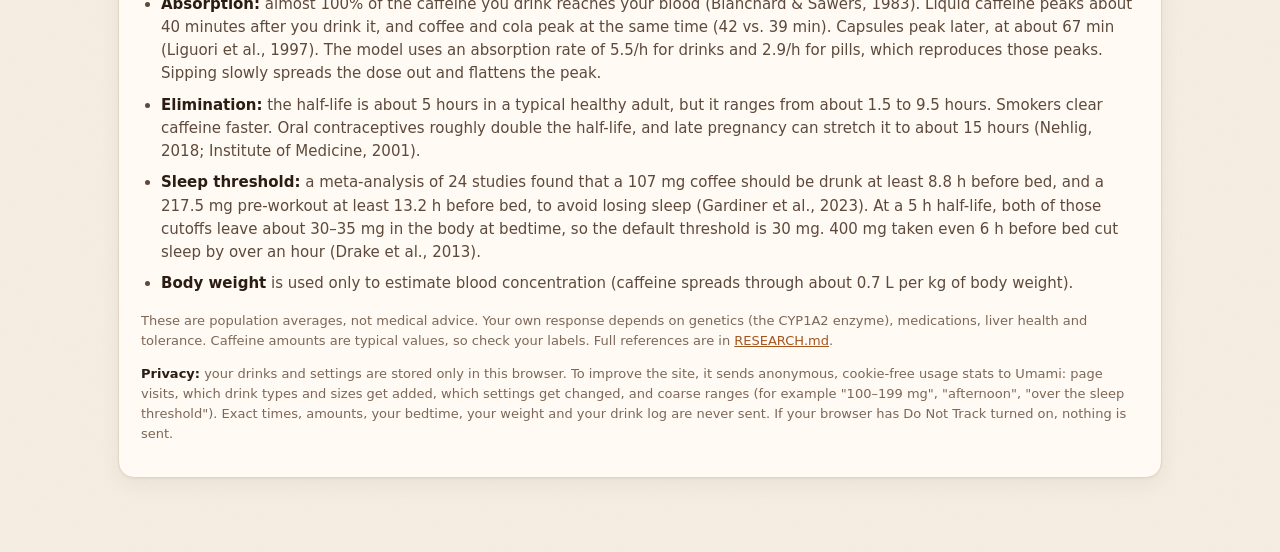
==== commit c77a8c2b: "Add phone app layout, installable PWA, and richer anonymous analytics Phone layout (<= 640px): - Bot" ====
--- a/index.html
+++ b/index.html
@@ -2,10 +2,19 @@
 <html lang="en">
 <head>
   <meta charset="utf-8">
-  <meta name="viewport" content="width=device-width, initial-scale=1">
+  <meta name="viewport" content="width=device-width, initial-scale=1, viewport-fit=cover">
   <title>SubstanceStack · Caffeine tracker</title>
   <meta name="description" content="Track the caffeine in your body over time and see when you'll be ready for sleep.">
   <meta name="color-scheme" content="light">
+  <meta name="theme-color" content="#f6efe4">
+  <link rel="manifest" href="manifest.webmanifest">
+  <link rel="icon" href="icons/icon.svg" type="image/svg+xml">
+  <link rel="icon" href="icons/favicon-32.png" sizes="32x32" type="image/png">
+  <link rel="apple-touch-icon" href="icons/apple-touch-icon.png">
+  <meta name="apple-mobile-web-app-capable" content="yes">
+  <meta name="mobile-web-app-capable" content="yes">
+  <meta name="apple-mobile-web-app-title" content="SubstanceStack">
+  <meta name="apple-mobile-web-app-status-bar-style" content="default">
   <link rel="preconnect" href="https://fonts.googleapis.com">
   <link rel="preconnect" href="https://fonts.gstatic.com" crossorigin>
   <link rel="stylesheet" href="https://fonts.googleapis.com/css2?family=Fraunces:opsz,wght@9..144,500;9..144,600;9..144,700&display=swap">
@@ -13,7 +22,7 @@
 </head>
 <body>
   <div class="app viz-root">
-    <header class="header">
+    <header class="header" data-tab="today">
       <div class="brand">
         <span class="brand-mark" aria-hidden="true">
           <svg viewBox="0 0 32 32" width="30" height="30" fill="none" stroke="currentColor" stroke-width="1.9" stroke-linecap="round" stroke-linejoin="round"><path d="M6 12h16v8.5a6 6 0 0 1-6 6h-4a6 6 0 0 1-6-6z"/><path d="M22 14h2.5a3 3 0 0 1 0 6H22"/><path d="M11 4.5c-1 1.5 1 2.5 0 4.5M15 4.5c-1 1.5 1 2.5 0 4.5M19 4.5c-1 1.5 1 2.5 0 4.5"/></svg>
@@ -23,7 +32,14 @@
       <p class="tagline">How much caffeine is in your body, and when you'll be ready to sleep.</p>
     </header>
 
-    <section class="stats" aria-label="Summary">
+    <div class="install-banner" id="install-banner" data-tab="today" hidden>
+      <span class="install-icon" aria-hidden="true"><img src="icons/icon-192.png" alt="" width="36" height="36"></span>
+      <div class="install-text"><strong>Install SubstanceStack</strong><span id="install-how">Add it to your home screen for one-tap logging.</span></div>
+      <button type="button" class="btn-primary btn-small" id="install-btn" hidden>Install</button>
+      <button type="button" class="btn-icon" id="install-dismiss" aria-label="Dismiss">✕</button>
+    </div>
+
+    <section class="stats" aria-label="Summary" data-tab="today">
       <div class="stat">
         <div class="stat-label">In your body now</div>
         <div class="stat-value" id="stat-now">0 mg</div>
@@ -46,7 +62,7 @@
       </div>
     </section>
 
-    <section class="card chart-card">
+    <section class="card chart-card" data-tab="today">
       <div class="card-head">
         <h2>Caffeine in your body</h2>
         <span class="hint">Shaded area is the projection. Hover or tap the chart for exact values.</span>
@@ -62,8 +78,12 @@
     </section>
 
     <div class="columns">
-      <section class="card">
-        <h2>Add a drink</h2>
+      <section class="card add-card" id="add-card" aria-labelledby="add-title">
+        <div class="sheet-head">
+          <span class="sheet-grabber" aria-hidden="true"></span>
+          <h2 id="add-title">Add a drink</h2>
+          <button type="button" class="btn-icon sheet-close" id="sheet-close" aria-label="Close">✕</button>
+        </div>
         <div class="drink-grid" id="drink-grid" role="group" aria-label="Choose a drink"></div>
 
         <form id="drink-form" class="drink-form" hidden>
@@ -91,7 +111,7 @@
         </form>
       </section>
 
-      <section class="card">
+      <section class="card" data-tab="log">
         <div class="card-head">
           <h2>Your drinks</h2>
           <button type="button" class="btn-link" id="clear-log" hidden>Clear all</button>
@@ -101,7 +121,7 @@
       </section>
     </div>
 
-    <section class="card">
+    <section class="card" data-tab="settings">
       <h2>Your settings</h2>
       <div class="settings">
         <label>Caffeine half-life
@@ -123,7 +143,7 @@
       <p class="hint">Half-life is how long your body takes to clear half the caffeine. It varies a lot between people, so if you know you're sensitive, pick a longer one.</p>
     </section>
 
-    <section class="card research">
+    <section class="card research" data-tab="settings">
       <h2>How the model works</h2>
       <p>Caffeine is modeled as a <strong>one-compartment model with first-order absorption and elimination</strong>, the standard pharmacokinetic model for caffeine taken by mouth. Each drink is absorbed at a steady rate over the time it takes you to drink it, then every dose adds up.</p>
       <ul>
@@ -133,9 +153,31 @@
         <li><strong>Body weight</strong> is used only to estimate blood concentration (caffeine spreads through about 0.7 L per kg of body weight).</li>
       </ul>
       <p class="hint">These are population averages, not medical advice. Your own response depends on genetics (the CYP1A2 enzyme), medications, liver health and tolerance. Caffeine amounts are typical values, so check your labels. Full references are in <a href="RESEARCH.md">RESEARCH.md</a>.</p>
-      <p class="hint"><strong>Privacy:</strong> your drinks and settings are stored only in this browser. The site counts anonymous, cookie-free usage (page visits and which drink types get added) with Umami. Your times, amounts and log are never sent anywhere.</p>
+      <p class="hint"><strong>Privacy:</strong> your drinks and settings are stored only in this browser. To improve the site, it sends anonymous, cookie-free usage stats to Umami: page visits, which drink types and sizes get added, which settings get changed, and coarse ranges (for example "100–199 mg", "afternoon", "over the sleep threshold"). Exact times, amounts, your bedtime, your weight and your drink log are never sent. If your browser has Do Not Track turned on, nothing is sent.</p>
     </section>
   </div>
+
+  <!-- Phone-only: sheet backdrop, toast, and bottom tab bar -->
+  <div class="sheet-backdrop" id="sheet-backdrop" hidden></div>
+  <div class="toast" id="toast" role="status" aria-live="polite" hidden></div>
+  <button type="button" class="fab" id="tab-add">
+    <svg viewBox="0 0 24 24" width="22" height="22" fill="none" stroke="currentColor" stroke-width="2.4" stroke-linecap="round" aria-hidden="true"><path d="M12 5v14M5 12h14"/></svg>
+    <span>Add drink</span>
+  </button>
+  <nav class="tabbar" aria-label="Sections">
+    <button type="button" class="tab" data-go="today" aria-current="page">
+      <svg viewBox="0 0 24 24" width="24" height="24" fill="none" stroke="currentColor" stroke-width="1.8" stroke-linecap="round" stroke-linejoin="round" aria-hidden="true"><path d="M3 19h18"/><path d="M4 16c2.5-7 4.5-9 6.5-9s3 4 5 4 3-2 4.5-4"/></svg>
+      <span>Today</span>
+    </button>
+    <button type="button" class="tab" data-go="log">
+      <svg viewBox="0 0 24 24" width="24" height="24" fill="none" stroke="currentColor" stroke-width="1.8" stroke-linecap="round" stroke-linejoin="round" aria-hidden="true"><path d="M8 6h12M8 12h12M8 18h12"/><circle cx="4" cy="6" r="1"/><circle cx="4" cy="12" r="1"/><circle cx="4" cy="18" r="1"/></svg>
+      <span>Drinks</span>
+    </button>
+    <button type="button" class="tab" data-go="settings">
+      <svg viewBox="0 0 24 24" width="24" height="24" fill="none" stroke="currentColor" stroke-width="1.8" stroke-linecap="round" stroke-linejoin="round" aria-hidden="true"><path d="M4 7h10M18 7h2M4 17h4M12 17h8"/><circle cx="16" cy="7" r="2"/><circle cx="10" cy="17" r="2"/></svg>
+      <span>Settings</span>
+    </button>
+  </nav>
 
   <script src="js/analytics.js"></script>
   <script src="js/drinks.js"></script>
--- a/css/styles.css
+++ b/css/styles.css
@@ -199,3 +199,118 @@
   .stat-value { font-size: 24px; }
   .card { padding: 18px; }
 }
+
+/* =====================================================================
+   Phone app layout (≤ 640px): bottom tabs, floating "Add drink" button,
+   slide-up sheet for adding drinks. Desktop never sees these pieces.
+   ===================================================================== */
+.tabbar, .fab, .sheet-backdrop, .toast, .install-banner, .sheet-grabber, .sheet-close { display: none; }
+.sheet-head h2 { margin: 0 0 14px; }
+.btn-small { padding: 6px 14px; font-size: 14px; }
+
+@media (max-width: 640px) {
+  :root { --tabbar-h: 62px; --safe-b: env(safe-area-inset-bottom, 0px); }
+  body { padding-bottom: calc(var(--tabbar-h) + var(--safe-b) + 84px); }
+  body.sheet-open { overflow: hidden; }
+  .app { padding: calc(14px + env(safe-area-inset-top, 0px)) 14px 0; }
+
+  /* Only the active tab's sections are shown */
+  body[data-active="today"] [data-tab]:not([data-tab="today"]),
+  body[data-active="log"] [data-tab]:not([data-tab="log"]),
+  body[data-active="settings"] [data-tab]:not([data-tab="settings"]) { display: none !important; }
+
+  /* Compact header */
+  .brand-mark { width: 36px; height: 36px; border-radius: 11px; }
+  .brand-mark svg { width: 24px; height: 24px; }
+  h1 { font-size: 23px; }
+  .tagline { display: none; }
+  .header { margin-bottom: 14px; }
+  .card { padding: 16px; border-radius: 18px; margin-bottom: 14px; }
+  .card-head .hint { display: none; }
+
+  .stats { gap: 10px; margin-bottom: 14px; }
+  .stat { padding: 12px 14px; border-radius: 16px; }
+  .stat-value { font-size: 24px; }
+  .stat-sub, .stat-label { font-size: 12px; }
+
+  .columns { display: block; }
+  .settings { grid-template-columns: 1fr 1fr; }
+
+  /* Bottom tab bar */
+  .tabbar {
+    display: grid; grid-template-columns: repeat(3, 1fr);
+    position: fixed; left: 0; right: 0; bottom: 0; z-index: 20;
+    height: calc(var(--tabbar-h) + var(--safe-b)); padding-bottom: var(--safe-b);
+    background: rgba(255, 250, 243, 0.94); backdrop-filter: blur(10px); -webkit-backdrop-filter: blur(10px);
+    border-top: 1px solid var(--border);
+  }
+  .tab {
+    display: flex; flex-direction: column; align-items: center; justify-content: center; gap: 3px;
+    background: none; border: none; font: inherit; font-size: 11.5px; font-weight: 600;
+    color: var(--text-muted); cursor: pointer; -webkit-tap-highlight-color: transparent;
+  }
+  .tab[aria-current="page"] { color: var(--accent); }
+
+  /* Floating add button */
+  .fab {
+    display: inline-flex; align-items: center; gap: 6px;
+    position: fixed; right: 16px; bottom: calc(var(--tabbar-h) + var(--safe-b) + 14px); z-index: 25;
+    background: var(--accent); color: var(--accent-ink); border: none; border-radius: 999px;
+    padding: 13px 20px 13px 16px; font: inherit; font-weight: 700; font-size: 15px; cursor: pointer;
+    box-shadow: 0 6px 18px rgba(164, 86, 31, 0.35), 0 2px 4px rgba(74, 48, 28, 0.15);
+    -webkit-tap-highlight-color: transparent;
+  }
+  .fab:active { transform: scale(0.97); }
+  body[data-active="settings"] .fab { display: none; }
+
+  /* Add-drink card becomes a slide-up sheet */
+  .add-card {
+    position: fixed; left: 0; right: 0; bottom: 0; z-index: 40; margin: 0;
+    max-height: 90vh; max-height: 90dvh; overflow-y: auto; overscroll-behavior: contain;
+    border-radius: 22px 22px 0 0; border-bottom: none;
+    padding: 8px 16px calc(18px + var(--safe-b));
+    box-shadow: 0 -10px 40px rgba(74, 48, 28, 0.18);
+    transform: translateY(105%); visibility: hidden;
+    transition: transform .28s cubic-bezier(.2, .8, .2, 1), visibility 0s linear .28s;
+  }
+  .add-card.open { transform: none; visibility: visible; transition: transform .28s cubic-bezier(.2, .8, .2, 1), visibility 0s; }
+  .sheet-head { position: sticky; top: -8px; z-index: 1; background: var(--surface-1); display: flex; align-items: center; padding: 10px 0 8px; margin-bottom: 6px; }
+  .sheet-head h2 { margin: 0; flex: 1; }
+  .sheet-grabber { display: block; position: absolute; top: 2px; left: 50%; transform: translateX(-50%); width: 40px; height: 4px; border-radius: 2px; background: var(--border); }
+  .sheet-close { display: inline-block; font-size: 16px; }
+  .sheet-backdrop { display: block; position: fixed; inset: 0; z-index: 30; background: rgba(43, 29, 20, 0.35); }
+  .sheet-backdrop[hidden] { display: none; }
+  .drink-grid { grid-template-columns: repeat(3, 1fr); gap: 8px; }
+  .drink-btn { padding: 8px 10px 9px; border-radius: 12px; }
+  .drink-icon { margin-bottom: 2px; }
+  .drink-icon svg { width: 22px; height: 22px; }
+  .drink-name { font-size: 13px; }
+  .drink-mg { font-size: 11.5px; }
+  .drink-form { margin-top: 14px; padding-top: 14px; scroll-margin-top: 64px; }
+
+  /* Bigger touch targets in forms */
+  input, select { padding: 11px 12px; font-size: 16px; /* 16px stops iOS zooming on focus */ }
+  .form-actions .btn-primary { flex: 1; }
+  .btn-primary, .btn-secondary { padding: 12px 18px; }
+
+  /* Toast */
+  .toast {
+    display: block; position: fixed; left: 50%; transform: translateX(-50%);
+    bottom: calc(var(--tabbar-h) + var(--safe-b) + 78px); z-index: 50;
+    background: var(--text-primary); color: var(--surface-1); border-radius: 999px;
+    padding: 10px 18px; font-size: 14px; font-weight: 600; box-shadow: 0 6px 18px rgba(0, 0, 0, 0.2);
+    white-space: nowrap;
+  }
+  .toast[hidden] { display: none; }
+
+  /* Install banner */
+  .install-banner {
+    display: flex; align-items: center; gap: 10px;
+    background: var(--accent-soft); border: 1px solid #ecd2b8; border-radius: 16px;
+    padding: 10px 8px 10px 10px; margin-bottom: 14px;
+  }
+  .install-banner[hidden] { display: none; }
+  .install-icon img { display: block; border-radius: 9px; }
+  .install-text { flex: 1; display: flex; flex-direction: column; font-size: 13px; color: var(--text-secondary); line-height: 1.35; }
+  .install-text strong { color: var(--text-primary); font-size: 14px; }
+}
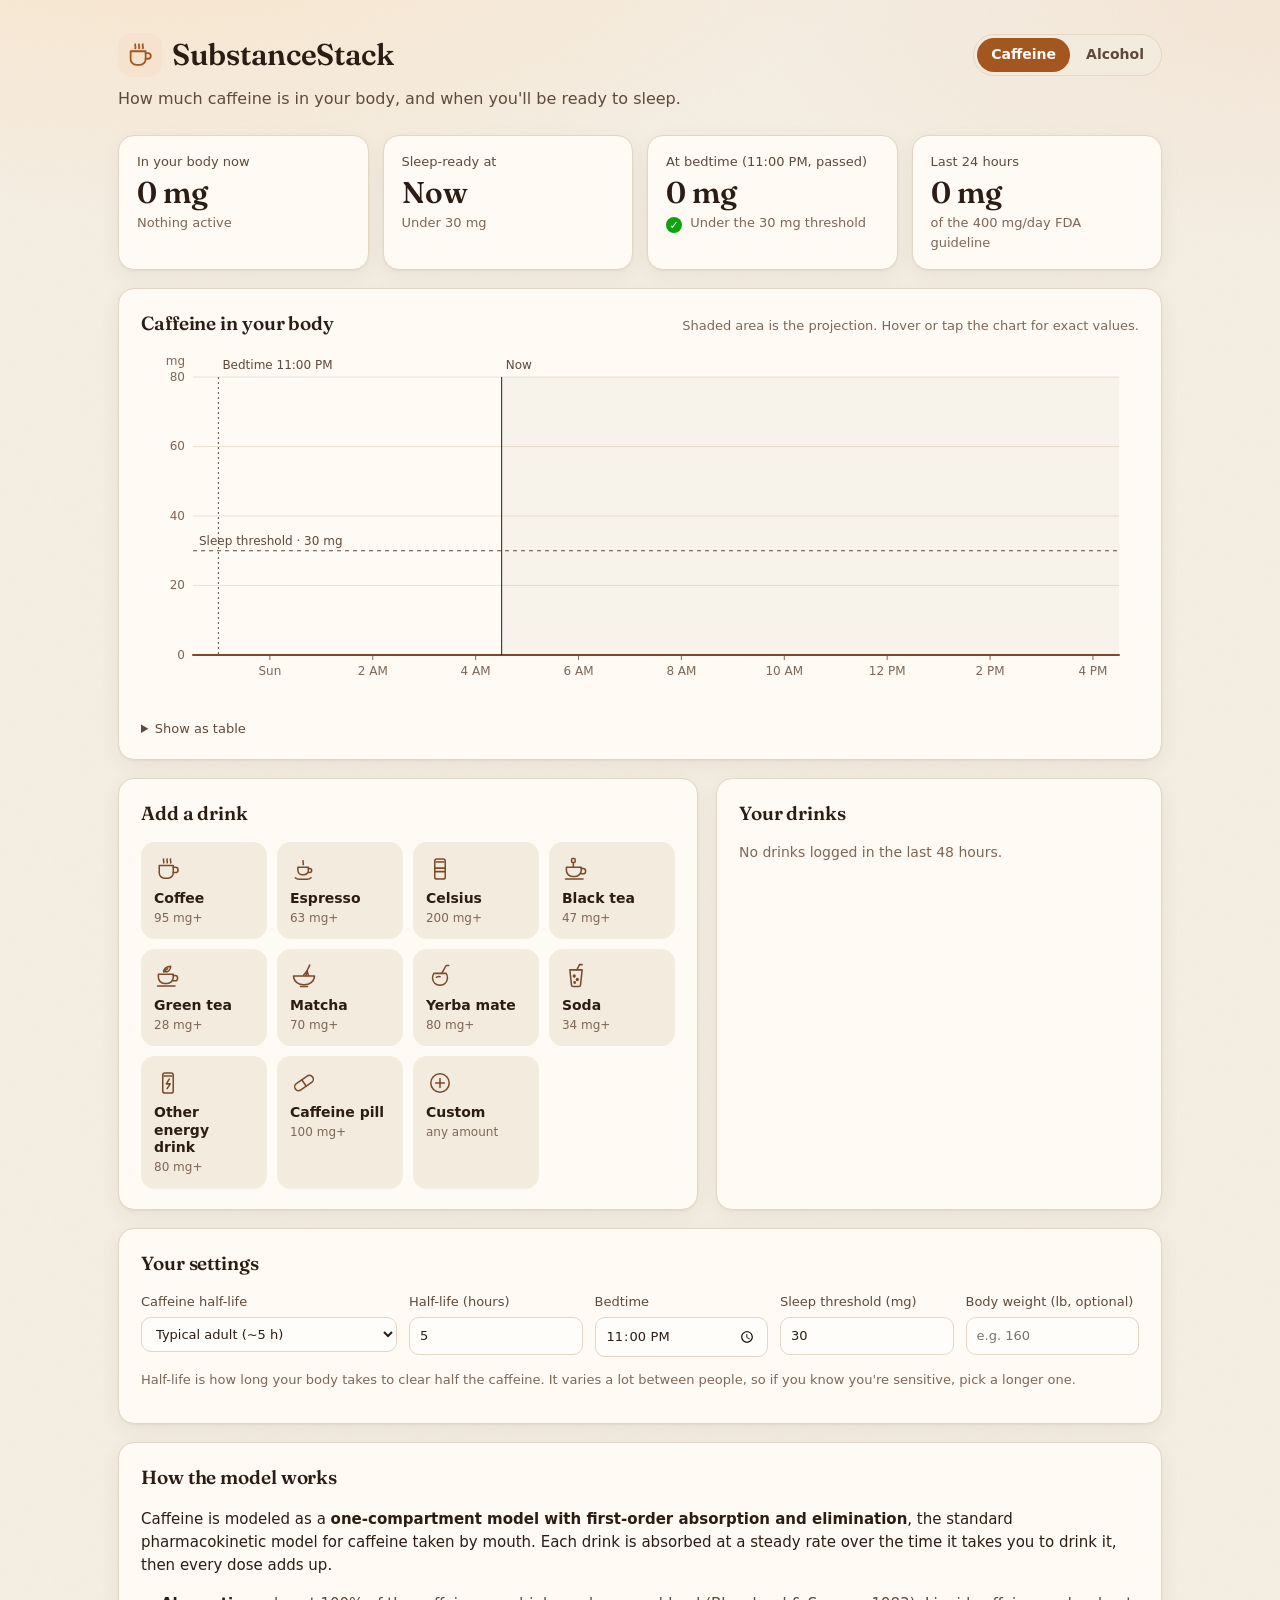
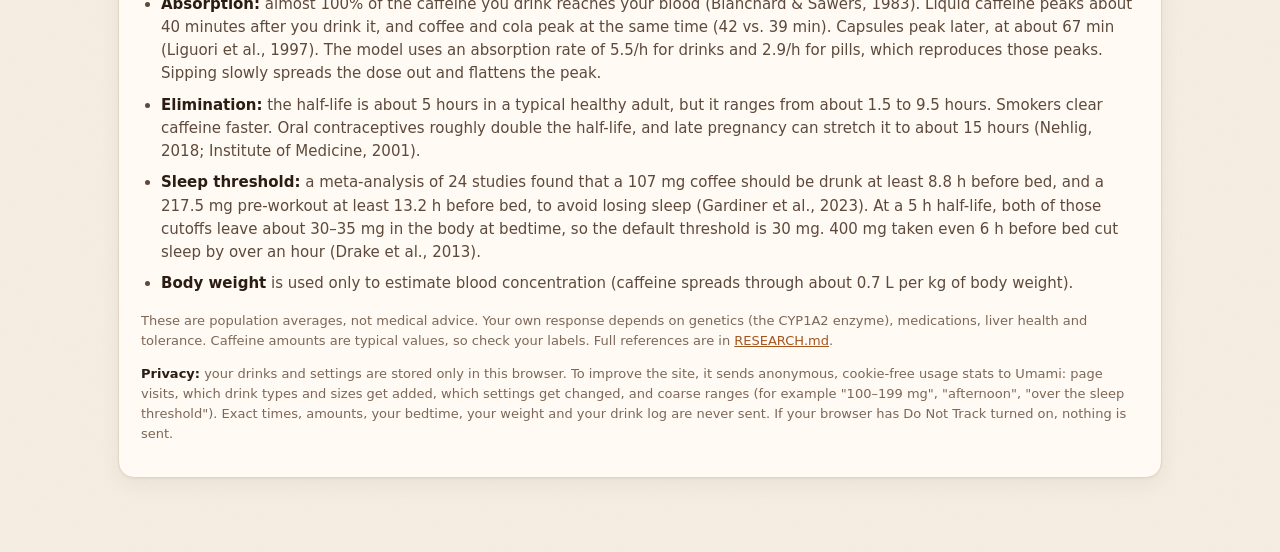
==== commit e64cf1fd: "Add alcohol tracker page with night theme New alcohol.html estimates BAC with the Widmark model plus" ====
--- a/index.html
+++ b/index.html
@@ -23,11 +23,17 @@
 <body>
   <div class="app viz-root">
     <header class="header" data-tab="today">
-      <div class="brand">
-        <span class="brand-mark" aria-hidden="true">
-          <svg viewBox="0 0 32 32" width="30" height="30" fill="none" stroke="currentColor" stroke-width="1.9" stroke-linecap="round" stroke-linejoin="round"><path d="M6 12h16v8.5a6 6 0 0 1-6 6h-4a6 6 0 0 1-6-6z"/><path d="M22 14h2.5a3 3 0 0 1 0 6H22"/><path d="M11 4.5c-1 1.5 1 2.5 0 4.5M15 4.5c-1 1.5 1 2.5 0 4.5M19 4.5c-1 1.5 1 2.5 0 4.5"/></svg>
-        </span>
-        <h1>SubstanceStack</h1>
+      <div class="header-row">
+        <div class="brand">
+          <span class="brand-mark" aria-hidden="true">
+            <svg viewBox="0 0 32 32" width="30" height="30" fill="none" stroke="currentColor" stroke-width="1.9" stroke-linecap="round" stroke-linejoin="round"><path d="M6 12h16v8.5a6 6 0 0 1-6 6h-4a6 6 0 0 1-6-6z"/><path d="M22 14h2.5a3 3 0 0 1 0 6H22"/><path d="M11 4.5c-1 1.5 1 2.5 0 4.5M15 4.5c-1 1.5 1 2.5 0 4.5M19 4.5c-1 1.5 1 2.5 0 4.5"/></svg>
+          </span>
+          <h1>SubstanceStack</h1>
+        </div>
+        <nav class="mode-switch" aria-label="Tracker">
+          <a href="index.html" aria-current="page">Caffeine</a>
+          <a href="alcohol.html">Alcohol</a>
+        </nav>
       </div>
       <p class="tagline">How much caffeine is in your body, and when you'll be ready to sleep.</p>
     </header>
@@ -184,6 +190,7 @@
   <script src="js/model.js"></script>
   <script src="js/chart.js"></script>
   <script src="js/icons.js"></script>
+  <script src="js/shell.js"></script>
   <script src="js/app.js"></script>
 </body>
 </html>
--- a/css/styles.css
+++ b/css/styles.css
@@ -314,3 +314,83 @@
   .install-text { flex: 1; display: flex; flex-direction: column; font-size: 13px; color: var(--text-secondary); line-height: 1.35; }
   .install-text strong { color: var(--text-primary); font-size: 14px; }
 }
+
+/* =====================================================================
+   Shared extras: tracker switch, setup card, safety note, checkbox row
+   ===================================================================== */
+.header-row { display: flex; align-items: center; justify-content: space-between; gap: 12px; flex-wrap: wrap; }
+.mode-switch {
+  display: inline-flex; padding: 3px; gap: 2px; border-radius: 999px;
+  background: var(--surface-2); border: 1px solid var(--border);
+}
+.mode-switch a {
+  padding: 6px 14px; border-radius: 999px; font-size: 14px; font-weight: 600;
+  color: var(--text-secondary); text-decoration: none; transition: background-color .15s, color .15s;
+}
+.mode-switch a:hover { color: var(--text-primary); }
+.mode-switch a[aria-current="page"] { background: var(--accent); color: var(--accent-ink); }
+
+.setup-card { border-color: var(--accent); }
+.setup-card .hint { margin-top: -6px; }
+.safety-note {
+  margin: -4px 0 18px; padding: 10px 14px; border-radius: 12px; font-size: 13.5px;
+  color: var(--text-secondary); background: var(--surface-2); border: 1px solid var(--border);
+}
+.safety-note strong { color: var(--text-primary); }
+label.check { flex-direction: row; align-items: center; gap: 8px; align-self: end; padding-bottom: 10px; cursor: pointer; }
+label.check input { width: 18px; height: 18px; accent-color: var(--accent); }
+.drink-summary { margin: -2px 0 12px; font-size: 13.5px; color: var(--text-secondary); font-variant-numeric: tabular-nums; }
+.drink-summary:empty { display: none; }
+.settings.settings-6 { grid-template-columns: repeat(3, 1fr); }
+.chart-svg .drive-dot { fill: var(--surface-1); stroke: var(--accent); stroke-width: 2.5; }
+.chart-svg .drive-label { fill: var(--accent); font-size: 12px; font-weight: 600; paint-order: stroke; stroke: var(--surface-1); stroke-width: 4px; stroke-linejoin: round; }
+
+@media (max-width: 640px) {
+  .mode-switch a { padding: 5px 11px; font-size: 13px; }
+  .settings.settings-6 { grid-template-columns: 1fr 1fr; }
+  .safety-note { margin: -2px 0 14px; font-size: 12.5px; }
+  label.check { padding-bottom: 12px; }
+}
+
+/* =====================================================================
+   "Night" theme (alcohol page): deep navy with soft cyan.
+   Contrast against --surface-1: text 14.2:1, secondary 9.0:1, muted 6.0:1,
+   series line 9.6:1, accent 10.4:1, good 6.9:1, critical 5.0:1.
+   ===================================================================== */
+body.theme-night {
+  color-scheme: dark;
+  --page:           #0d161c;
+  --surface-1:      #132029;
+  --surface-2:      #1a2b35;
+  --border:         #27404c;
+  --grid:           #1e323c;
+  --text-primary:   #e4eff2;
+  --text-secondary: #a9c3cb;
+  --text-muted:     #84a0a9;
+  --series-1:       #6fd3e2;   /* soft cyan */
+  --series-1-wash:  rgba(111, 211, 226, 0.13);
+  --future:         rgba(255, 255, 255, 0.03);
+  --accent:         #7fdbe8;
+  --accent-hover:   #a2e7f0;
+  --accent-soft:    #173a45;
+  --accent-ink:     #06222a;
+  --good:           #3dbd7d;
+  --good-text:      #7ddaa8;
+  --critical:       #e5636b;
+  --shadow:         0 1px 2px rgba(0, 0, 0, 0.25), 0 8px 24px rgba(0, 0, 0, 0.22);
+  background-image:
+    radial-gradient(1100px 520px at 10% -12%, rgba(111, 211, 226, 0.10), transparent 60%),
+    radial-gradient(900px 420px at 100% 0%, rgba(80, 120, 200, 0.10), transparent 60%),
+    url("data:image/svg+xml;utf8,<svg xmlns='http://www.w3.org/2000/svg' width='180' height='180'><filter id='n'><feTurbulence type='fractalNoise' baseFrequency='.85' numOctaves='2' stitchTiles='stitch'/><feColorMatrix values='0 0 0 0 0.8 0 0 0 0 0.9 0 0 0 0 1 0 0 0 0.03 0'/></filter><rect width='100%25' height='100%25' filter='url(%23n)'/></svg>");
+}
+.theme-night input, .theme-night select { background: #0f1a21; }
+.theme-night .status-icon { color: #06222a; }
+.theme-night .tooltip { box-shadow: 0 8px 24px rgba(0, 0, 0, 0.4); }
+.theme-night .brand-mark { background: var(--accent-soft); color: var(--accent); }
+@media (max-width: 640px) {
+  .theme-night .tabbar { background: rgba(19, 32, 41, 0.94); }
+  .theme-night .fab { box-shadow: 0 6px 18px rgba(127, 219, 232, 0.25), 0 2px 4px rgba(0, 0, 0, 0.4); }
+  .theme-night .add-card { box-shadow: 0 -10px 40px rgba(0, 0, 0, 0.5); }
+  .theme-night .sheet-backdrop { background: rgba(0, 0, 0, 0.55); }
+  .theme-night .install-banner { border-color: var(--border); }
+}
